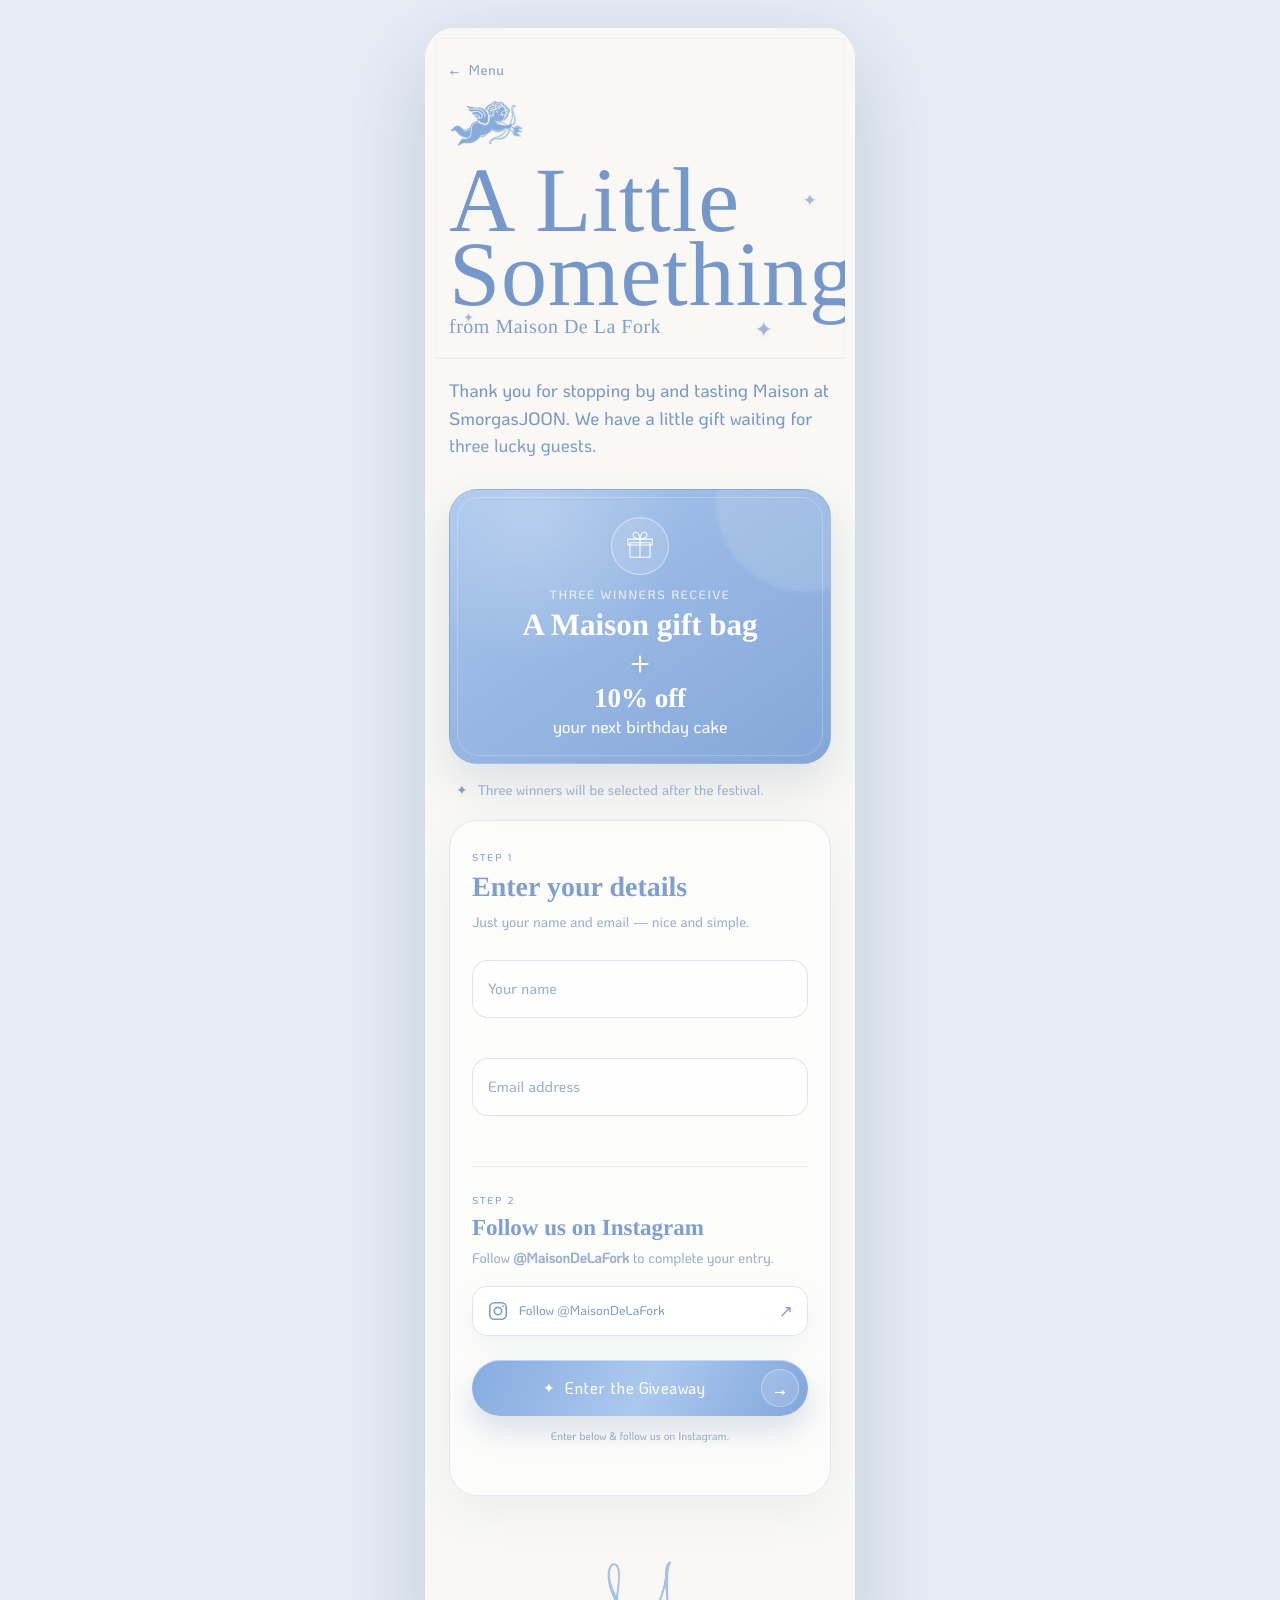
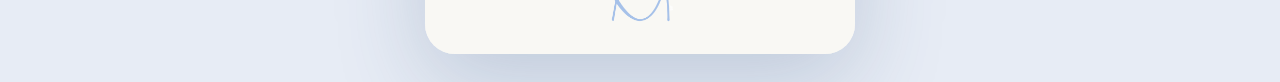
==== giveaway.html @ 19a3b3de "Add files via upload" ====
<!doctype html>
<html lang="en">
<head>
  <meta charset="utf-8" />
  <meta name="viewport" content="width=device-width, initial-scale=1, viewport-fit=cover" />
  <meta name="theme-color" content="#f9f8f4" />
  <meta name="description" content="Enter the Maison De La Fork SmorgasJOON giveaway." />
  <title>Maison De La Fork — Giveaway</title>
  <link rel="stylesheet" href="giveaway.css" />
  <script src="giveaway.js" defer></script>
</head>
<body>
  <div class="page-backdrop" aria-hidden="true"></div>

  <main class="giveaway-shell" id="top">
    <section class="giveaway-hero" aria-labelledby="giveaway-title">
      <a class="back-link" href="index.html" aria-label="Back to the menu">
        <span aria-hidden="true">←</span>
        <span>Menu</span>
      </a>

      <div class="hero-brand">
        <img
          src="assets/images/Logo2.png"
          alt="Maison De La Fork"
          draggable="false"
        />
      </div>

      <div class="hero-copy">
        <h1 id="giveaway-title">
          <span>A Little</span>
          <span>Something</span>
        </h1>
        <p class="hero-subtitle">from Maison De La Fork</p>
      </div>

      <div class="hero-spark hero-spark--one" aria-hidden="true">✦</div>
      <div class="hero-spark hero-spark--two" aria-hidden="true">✦</div>
      <div class="hero-spark hero-spark--three" aria-hidden="true">✦</div>
    </section>

    <section class="giveaway-content">
      <div class="intro-copy reveal">
        <p>
          Thank you for stopping by and tasting Maison at SmorgasJOON.
          We have a little gift waiting for <strong>three lucky guests.</strong>
        </p>
      </div>

      <article class="prize-card reveal" aria-label="Giveaway prize">
        <div class="prize-card__halo" aria-hidden="true"></div>
        <div class="prize-card__icon" aria-hidden="true">
          <svg viewBox="0 0 64 64" focusable="false">
            <path d="M13 26h38v27H13z"></path>
            <path d="M9 19h46v11H9z"></path>
            <path d="M32 19v34"></path>
            <path d="M32 19c-7 0-13-3-13-8 0-3 2-5 5-5 5 0 8 7 8 13Z"></path>
            <path d="M32 19c7 0 13-3 13-8 0-3-2-5-5-5-5 0-8 7-8 13Z"></path>
          </svg>
        </div>

        <p class="prize-card__kicker">Three winners receive</p>
        <h2>A Maison gift bag</h2>
        <div class="prize-plus" aria-hidden="true">+</div>
        <p class="prize-discount"><strong>10% off</strong> your next birthday cake</p>
      </article>

      <p class="winner-note reveal">
        <span aria-hidden="true">✦</span>
        Three winners will be selected after the festival.
      </p>

      <section class="entry-panel reveal" aria-labelledby="entry-title">
        <div class="entry-panel__heading">
          <p class="step-label">STEP 1</p>
          <h2 id="entry-title">Enter your details</h2>
          <p>Just your name and email — nice and simple.</p>
        </div>

        <!-- Patrick: connect this form action to a secure WordPress/Mailchimp endpoint before launch. -->
        <form id="giveaway-form" class="giveaway-form" action="#" method="post" novalidate>
          <div class="field">
            <input
              id="giveaway-name"
              name="name"
              type="text"
              autocomplete="name"
              placeholder=" "
              minlength="2"
              required
            />
            <label for="giveaway-name">Your name</label>
            <span class="field__line" aria-hidden="true"></span>
            <p class="field__error" data-error-for="giveaway-name"></p>
          </div>

          <div class="field">
            <input
              id="giveaway-email"
              name="email"
              type="email"
              autocomplete="email"
              inputmode="email"
              placeholder=" "
              required
            />
            <label for="giveaway-email">Email address</label>
            <span class="field__line" aria-hidden="true"></span>
            <p class="field__error" data-error-for="giveaway-email"></p>
          </div>

          <div class="instagram-step">
            <div class="instagram-step__copy">
              <p class="step-label">STEP 2</p>
              <h3>Follow us on Instagram</h3>
              <p>Follow <strong>@MaisonDeLaFork</strong> to complete your entry.</p>
            </div>

            <a
              class="instagram-button"
              href="https://instagram.com/maisondelafork"
              target="_blank"
              rel="noopener noreferrer"
            >
              <svg viewBox="0 0 24 24" aria-hidden="true" focusable="false">
                <rect x="3" y="3" width="18" height="18" rx="5"></rect>
                <circle cx="12" cy="12" r="4"></circle>
                <circle class="instagram-button__dot" cx="17.4" cy="6.7" r="1"></circle>
              </svg>
              <span>Follow @MaisonDeLaFork</span>
              <span class="instagram-button__arrow" aria-hidden="true">↗</span>
            </a>
          </div>

          <button class="submit-button" type="submit">
            <span class="submit-button__spark" aria-hidden="true">✦</span>
            <span>Enter the Giveaway</span>
            <span class="submit-button__arrow" aria-hidden="true">→</span>
          </button>

          <p class="form-note">Enter below &amp; follow us on Instagram.</p>
          <div class="form-status" id="form-status" role="status" aria-live="polite"></div>
        </form>

        <div class="success-state" id="success-state" role="status" aria-live="polite" aria-hidden="true">
          <div class="success-state__icon" aria-hidden="true">
            <svg viewBox="0 0 48 48" focusable="false">
              <circle cx="24" cy="24" r="21"></circle>
              <path d="m15.5 24.5 5.8 5.8 11.8-13"></path>
            </svg>
          </div>
          <p class="step-label">ENTRY RECEIVED</p>
          <h2>You’re in!</h2>
          <p>Thank you for entering the Maison De La Fork giveaway. Good luck!</p>
          <a class="success-state__button" href="index.html">
            <span aria-hidden="true">←</span>
            <span>Back to Menu</span>
          </a>
        </div>
      </section>
    </section>

    <footer class="giveaway-footer">
      <img src="assets/images/Logo.png" alt="Maison De La Fork" draggable="false" />
    </footer>
  </main>
</body>
</html>
---- giveaway.css ----
@font-face {
  font-family: "Dahlia Condensed";
  src: url("assets/fonts/Dahlia-MediumCondensed.woff2") format("woff2");
  font-weight: 500;
  font-display: swap;
}

@font-face {
  font-family: "Dahlia";
  src: url("assets/fonts/Dahlia-Bold.woff2") format("woff2");
  font-weight: 700;
  font-display: swap;
}

@font-face {
  font-family: "Dahlia";
  src: url("assets/fonts/Dahlia-Medium.woff2") format("woff2");
  font-weight: 500;
  font-display: swap;
}

@font-face {
  font-family: "KoHo";
  src: url("assets/fonts/KoHo-Medium.woff2") format("woff2");
  font-weight: 500;
  font-display: swap;
}

:root {
  --blue: #a8c3eb;
  --blue-deep: #7f9fce;
  --blue-ink: #7597ca;
  --paper: #f9f8f4;
  --white: #fffdf8;
  --text: #7898c6;
  --muted: #9aafd0;
  --shell-width: 430px;
  --content-edge: 24px;
  --hero-frame: 10px;
  --grain-opacity: .018;
}

* { box-sizing: border-box; }

html {
  scroll-behavior: smooth;
  background: #e7ecf5;
}

body {
  margin: 0;
  min-width: 320px;
  min-height: 100%;
  overflow-x: hidden;
  color: var(--text);
  background: #e7ecf5;
  font-family: "KoHo", "Trebuchet MS", Arial, sans-serif;
  -webkit-font-smoothing: antialiased;
  text-rendering: geometricPrecision;
}

body::after {
  content: "";
  position: fixed;
  inset: 0;
  z-index: 9999;
  pointer-events: none;
  opacity: var(--grain-opacity);
  background-image: url("data:image/svg+xml,%3Csvg viewBox='0 0 160 160' xmlns='http://www.w3.org/2000/svg'%3E%3Cfilter id='n'%3E%3CfeTurbulence type='fractalNoise' baseFrequency='.78' numOctaves='3' seed='9' stitchTiles='stitch'/%3E%3C/filter%3E%3Crect width='100%25' height='100%25' filter='url(%23n)' opacity='.38'/%3E%3C/svg%3E");
  background-size: 160px 160px;
  mix-blend-mode: soft-light;
}

img { display: block; max-width: 100%; }
a { color: inherit; }
button, input { font: inherit; }

.page-backdrop {
  position: fixed;
  inset: 0;
  z-index: -1;
  background:
    radial-gradient(circle at 18% 8%, rgba(255,255,255,.94), transparent 26rem),
    linear-gradient(135deg, #dfe8f6, #eef1f7 55%, #dbe5f4);
}

.giveaway-shell {
  width: min(100%, var(--shell-width));
  min-height: 100svh;
  margin: 0 auto;
  overflow: clip;
  background: var(--paper);
  box-shadow: 0 28px 90px rgba(51,81,122,.22);
  isolation: isolate;
}

.giveaway-hero {
  position: relative;
  margin: 0 var(--hero-frame);
  border-top: 10px solid var(--paper);
  border-bottom: 1px solid rgba(127,159,206,.1);
  padding:
    max(18px, env(safe-area-inset-top))
    calc(var(--content-edge) - var(--hero-frame))
    20px;
  overflow: hidden;
  color: var(--blue-ink);
  background: var(--paper);
}

.giveaway-hero::before {
  content: "";
  position: absolute;
  inset: 0;
  z-index: 1;
  pointer-events: none;
  box-shadow: inset 0 0 0 1px rgba(127,159,206,.08);
}

.giveaway-hero::after {
  content: "";
  position: absolute;
  inset: 0;
  z-index: 1;
  pointer-events: none;
  opacity: .08;
  background:
    linear-gradient(90deg, transparent 49.7%, rgba(127,159,206,.22) 50%, transparent 50.3%),
    linear-gradient(0deg, transparent 49.7%, rgba(127,159,206,.14) 50%, transparent 50.3%);
  background-size: 94px 94px;
  mask-image: linear-gradient(to bottom, #000, transparent 80%);
}


.back-link,
.hero-brand,
.hero-copy,
.hero-spark {
  position: relative;
  z-index: 3;
}

.back-link {
  display: inline-flex;
  align-items: center;
  gap: 8px;
  padding: 4px 0;
  color: rgba(117,151,202,.92);
  text-decoration: none;
  font-size: 14px;
  letter-spacing: .04em;
  transition: transform .3s ease, opacity .3s ease;
}

.back-link:hover,
.back-link:focus-visible {
  outline: none;
  opacity: .82;
  transform: translateX(-3px);
}

.hero-brand {
  display: flex;
  align-items: center;
  margin-top: 15px;
}

.hero-brand img {
  width: clamp(64px, 18vw, 76px);
  height: auto;
  object-fit: contain;
  object-position: left center;
  filter: none;
}

.hero-copy {
  width: 100%;
  margin-top: 16px;
}

.hero-copy h1 {
  margin: 0;
  font-family: "Dahlia Condensed", Didot, "Bodoni MT", Georgia, serif;
  color: var(--blue-ink);
  font-size: clamp(72px, 20.8vw, 92px);
  font-weight: 500;
  line-height: .79;
  letter-spacing: .01em;
}

.hero-copy h1 span {
  display: block;
  padding-bottom: .018em;
  opacity: 0;
  transform: translateY(38px);
  filter: blur(5px);
}

body.is-ready .hero-copy h1 span {
  animation: heroReveal .95s cubic-bezier(.16,1,.3,1) forwards;
}

body.is-ready .hero-copy h1 span:nth-child(2) { animation-delay: .12s; }

.hero-subtitle {
  margin: 4px 0 0;
  color: var(--blue-deep);
  font-family: "Dahlia", Didot, "Bodoni MT", Georgia, serif;
  font-size: 20px;
  font-weight: 500;
  line-height: 1.08;
  letter-spacing: .025em;
  opacity: 0;
  transform: translateY(14px);
}

body.is-ready .hero-subtitle {
  animation: fadeUp .8s cubic-bezier(.16,1,.3,1) .28s forwards;
}

.hero-spark {
  position: absolute;
  color: rgba(127,159,206,.72);
  line-height: 1;
  filter: drop-shadow(0 2px 3px rgba(91,124,170,.12));
  animation: sparkle 2.6s ease-in-out infinite;
}

.hero-spark--one { right: 28px; top: 154px; font-size: 17px; }
.hero-spark--two { right: 72px; bottom: 18px; font-size: 22px; animation-delay: -.9s; }
.hero-spark--three { left: 28px; bottom: 34px; font-size: 13px; animation-delay: -1.5s; }

.giveaway-content {
  position: relative;
  padding: 18px var(--content-edge) 42px;
  background: var(--paper);
}

.intro-copy {
  font-size: 18px;
  line-height: 1.52;
}

.intro-copy p { margin: 0; }
.intro-copy strong { color: var(--blue-deep); font-weight: 500; }

.prize-card {
  position: relative;
  margin-top: 30px;
  padding: 27px 26px 25px;
  overflow: hidden;
  border: 1px solid rgba(127,159,206,.25);
  border-radius: 28px;
  color: #fff;
  text-align: center;
  background:
    radial-gradient(circle at 22% 10%, rgba(255,255,255,.22), transparent 38%),
    linear-gradient(145deg, #a8c5ec, #84a7d9);
  box-shadow: 0 20px 45px rgba(72,108,158,.16);
}

.prize-card::after {
  content: "";
  position: absolute;
  inset: 7px;
  border: 1px solid rgba(255,255,255,.22);
  border-radius: 22px;
  pointer-events: none;
}

.prize-card__halo {
  position: absolute;
  width: 180px;
  aspect-ratio: 1;
  right: -66px;
  top: -78px;
  border-radius: 50%;
  background: rgba(255,255,255,.12);
  filter: blur(2px);
}

.prize-card__icon {
  position: relative;
  z-index: 2;
  display: grid;
  width: 58px;
  aspect-ratio: 1;
  margin: 0 auto 12px;
  place-items: center;
  border: 1px solid rgba(255,255,255,.48);
  border-radius: 50%;
  background: rgba(255,255,255,.11);
}

.prize-card__icon svg {
  width: 34px;
  height: 34px;
  fill: none;
  stroke: currentColor;
  stroke-width: 2;
  stroke-linecap: round;
  stroke-linejoin: round;
}

.prize-card__kicker {
  position: relative;
  z-index: 2;
  margin: 0 0 6px;
  font-size: 12px;
  letter-spacing: .14em;
  text-transform: uppercase;
  opacity: .84;
}

.prize-card h2 {
  position: relative;
  z-index: 2;
  margin: 0;
  font-family: "Dahlia", Didot, "Bodoni MT", Georgia, serif;
  font-size: 31px;
  font-weight: 700;
  line-height: 1;
}

.prize-plus {
  position: relative;
  z-index: 2;
  margin: 7px 0 5px;
  font-family: "KoHo", "Trebuchet MS", Arial, sans-serif;
  font-size: 30px;
  font-weight: 500;
  line-height: 1;
  opacity: .96;
  text-shadow: 0 1px 5px rgba(57, 87, 130, .16);
}

.prize-discount {
  position: relative;
  z-index: 2;
  max-width: 230px;
  margin: 0 auto;
  font-size: 17px;
  line-height: 1.24;
}

.prize-discount strong {
  display: block;
  margin-bottom: 1px;
  font-family: "Dahlia", Didot, "Bodoni MT", Georgia, serif;
  font-size: 27px;
  font-weight: 700;
}

.winner-note {
  display: flex;
  align-items: flex-start;
  gap: 10px;
  margin: 16px 7px 0;
  font-size: 14px;
  line-height: 1.45;
  color: var(--muted);
}

.winner-note span { color: var(--blue-deep); }

.entry-panel {
  margin-top: 20px;
  padding: 30px 22px 24px;
  border: 1px solid rgba(127,159,206,.2);
  border-radius: 28px;
  background: rgba(255,255,255,.52);
  box-shadow: 0 17px 48px rgba(90,120,163,.07);
}

.step-label {
  margin: 0 0 8px;
  color: var(--blue-deep);
  font-size: 10px;
  letter-spacing: .18em;
}

.entry-panel__heading h2,
.instagram-step h3 {
  margin: 0;
  color: var(--blue-deep);
  font-family: "Dahlia", Didot, "Bodoni MT", Georgia, serif;
  font-weight: 700;
}

.entry-panel__heading h2 { font-size: 28px; }

.entry-panel__heading > p:last-child {
  margin: 8px 0 0;
  color: var(--muted);
  font-size: 14px;
  line-height: 1.4;
}

.giveaway-form { margin-top: 28px; }

.field {
  position: relative;
  margin-bottom: 19px;
}

.field input {
  width: 100%;
  height: 58px;
  padding: 20px 16px 8px;
  border: 1px solid rgba(127,159,206,.27);
  border-radius: 16px;
  outline: none;
  color: #6f8db8;
  background: rgba(255,255,255,.74);
  transition: border-color .3s ease, box-shadow .3s ease, background .3s ease;
}

.field label {
  position: absolute;
  top: 18px;
  left: 16px;
  pointer-events: none;
  color: #9aafd0;
  font-size: 15px;
  transform-origin: 0 0;
  transition: transform .24s ease, color .24s ease;
}

.field input:focus,
.field input:not(:placeholder-shown) {
  border-color: rgba(127,159,206,.64);
  background: #fff;
  box-shadow: 0 8px 24px rgba(85,117,164,.08);
}

.field input:focus + label,
.field input:not(:placeholder-shown) + label {
  color: var(--blue-deep);
  transform: translateY(-9px) scale(.77);
}

.field.is-invalid input {
  border-color: rgba(183,104,112,.58);
  box-shadow: 0 0 0 3px rgba(183,104,112,.08);
}

.field__line { display: none; }

.field__error {
  min-height: 16px;
  margin: 5px 2px 0;
  color: #b06f78;
  font-size: 11px;
  line-height: 1.35;
}

.instagram-step {
  margin-top: 29px;
  padding-top: 27px;
  border-top: 1px solid rgba(127,159,206,.18);
}

.instagram-step h3 { font-size: 23px; }

.instagram-step__copy > p:last-child {
  margin: 7px 0 18px;
  color: var(--muted);
  font-size: 14px;
  line-height: 1.42;
}

.instagram-button {
  display: flex;
  min-height: 50px;
  align-items: center;
  gap: 10px;
  padding: 11px 14px;
  border: 1px solid rgba(127,159,206,.26);
  border-radius: 15px;
  color: var(--blue-deep);
  background: #fff;
  box-shadow: 0 9px 25px rgba(82,115,163,.07);
  text-decoration: none;
  font-size: 13px;
  transition: transform .3s ease, box-shadow .3s ease;
}

.instagram-button:hover,
.instagram-button:focus-visible {
  outline: none;
  transform: translateY(-3px);
  box-shadow: 0 14px 28px rgba(82,115,163,.12);
}

.instagram-button svg {
  width: 22px;
  height: 22px;
  flex: 0 0 auto;
  fill: none;
  stroke: currentColor;
  stroke-width: 1.8;
}

.instagram-button__dot { fill: currentColor; stroke: none; }
.instagram-button__arrow { margin-left: auto; font-size: 17px; }

.submit-button {
  position: relative;
  display: flex;
  width: 100%;
  min-height: 56px;
  margin-top: 24px;
  align-items: center;
  justify-content: center;
  gap: 9px;
  padding: 14px 51px 14px 20px;
  overflow: hidden;
  border: 0;
  border-radius: 999px;
  color: #fff;
  background: linear-gradient(115deg, #86abe0 0%, #abc8ee 51%, #82a7dc 100%);
  box-shadow:
    0 14px 30px rgba(72,108,158,.2),
    inset 0 1px 0 rgba(255,255,255,.42);
  cursor: pointer;
  letter-spacing: .025em;
  transition: transform .32s cubic-bezier(.2,.75,.25,1), box-shadow .32s ease;
}

.submit-button::before {
  content: "";
  position: absolute;
  top: -80%;
  left: -42%;
  width: 29%;
  height: 260%;
  opacity: .68;
  background: linear-gradient(90deg, transparent, rgba(255,255,255,.76), transparent);
  transform: rotate(17deg) translateX(-190%);
  animation: buttonShine 5s cubic-bezier(.3,.7,.2,1) infinite 1.1s;
}

.submit-button:hover,
.submit-button:focus-visible {
  outline: none;
  transform: translateY(-4px) scale(1.01);
  box-shadow: 0 19px 34px rgba(72,108,158,.27);
}

.submit-button:active { transform: translateY(-1px) scale(.985); }
.submit-button__spark { font-size: 14px; animation: sparkle 2.6s ease-in-out infinite; }
.submit-button__arrow {
  position: absolute;
  right: 9px;
  display: grid;
  width: 38px;
  aspect-ratio: 1;
  place-items: center;
  border: 1px solid rgba(255,255,255,.35);
  border-radius: 50%;
  background: rgba(255,255,255,.14);
  font-size: 17px;
}

.form-note {
  margin: 13px 0 0;
  color: var(--muted);
  text-align: center;
  font-size: 11px;
}

.form-status {
  min-height: 20px;
  margin-top: 8px;
  text-align: center;
  font-size: 12px;
  line-height: 1.4;
}

.form-status.is-error { color: #b06f78; }
.form-status.is-success { color: #6e9b7d; }
.form-status.is-preview { color: var(--blue-deep); }


.success-state {
  display: none;
  min-height: 420px;
  padding: 30px 8px 16px;
  align-items: center;
  justify-content: center;
  flex-direction: column;
  text-align: center;
}

.entry-panel.is-success .entry-panel__heading,
.entry-panel.is-success .giveaway-form {
  display: none;
}

.entry-panel.is-success .success-state {
  display: flex;
  animation: successReveal .72s cubic-bezier(.16,1,.3,1) both;
}

.success-state__icon {
  display: grid;
  width: 78px;
  aspect-ratio: 1;
  margin-bottom: 20px;
  place-items: center;
  border-radius: 50%;
  color: #fff;
  background: linear-gradient(145deg, #a8c5ec, #84a7d9);
  box-shadow:
    0 18px 36px rgba(72,108,158,.2),
    0 0 0 8px rgba(127,159,206,.08);
}

.success-state__icon svg {
  width: 48px;
  height: 48px;
  overflow: visible;
  fill: none;
  stroke: currentColor;
  stroke-width: 2.2;
  stroke-linecap: round;
  stroke-linejoin: round;
}

.success-state .step-label {
  margin-bottom: 10px;
}

.success-state h2 {
  margin: 0;
  color: var(--blue-deep);
  font-family: "Dahlia", Didot, "Bodoni MT", Georgia, serif;
  font-size: 38px;
  font-weight: 700;
  line-height: 1;
}

.success-state > p:not(.step-label) {
  max-width: 255px;
  margin: 14px auto 24px;
  color: var(--muted);
  font-size: 14px;
  line-height: 1.5;
}

.success-state__button {
  display: inline-flex;
  min-height: 50px;
  align-items: center;
  justify-content: center;
  gap: 9px;
  padding: 13px 24px;
  border: 1px solid rgba(127,159,206,.28);
  border-radius: 999px;
  color: var(--blue-deep);
  background: #fff;
  box-shadow: 0 10px 26px rgba(82,115,163,.08);
  text-decoration: none;
  transition: transform .3s ease, box-shadow .3s ease;
}

.success-state__button:hover,
.success-state__button:focus-visible {
  outline: none;
  transform: translateY(-3px);
  box-shadow: 0 15px 30px rgba(82,115,163,.14);
}

.reveal {
  opacity: 0;
  transform: translateY(28px);
  filter: blur(4px);
  transition:
    opacity .8s cubic-bezier(.16,1,.3,1),
    transform .8s cubic-bezier(.16,1,.3,1),
    filter .8s cubic-bezier(.16,1,.3,1);
}

.reveal.is-visible {
  opacity: 1;
  transform: translateY(0);
  filter: blur(0);
}

.giveaway-footer {
  display: grid;
  place-items: center;
  padding: 22px 24px calc(28px + env(safe-area-inset-bottom));
  background: var(--paper);
}

.giveaway-footer img {
  width: 66px;
  height: auto;
  margin: 0 auto;
  object-fit: contain;
}

@keyframes successReveal {
  from { opacity: 0; transform: translateY(18px) scale(.985); filter: blur(4px); }
  to { opacity: 1; transform: translateY(0) scale(1); filter: blur(0); }
}

@keyframes heroReveal {
  to { opacity: 1; transform: translateY(0); filter: blur(0); }
}

@keyframes fadeUp {
  to { opacity: 1; transform: translateY(0); }
}

@keyframes sparkle {
  0%, 100% { transform: scale(.58) rotate(0); opacity: .36; }
  48% { transform: scale(1.08) rotate(24deg); opacity: 1; }
  72% { transform: scale(.84) rotate(38deg); opacity: .66; }
}

@keyframes buttonShine {
  0%, 67% { transform: rotate(17deg) translateX(-190%); }
  88%, 100% { transform: rotate(17deg) translateX(620%); }
}

@media (min-width: 520px) {
  body { padding: 28px 0; }
  .giveaway-shell { border-radius: 30px; }
}

@media (max-width: 370px) {
  :root { --content-edge: 20px; }
  .hero-copy h1 { font-size: clamp(68px, 21vw, 78px); }
  .entry-panel { padding-inline: 18px; }
  .instagram-button { font-size: 12px; }
}

@media (prefers-reduced-motion: reduce) {
  html { scroll-behavior: auto; }
  *, *::before, *::after {
    animation-duration: .01ms !important;
    animation-iteration-count: 1 !important;
    scroll-behavior: auto !important;
    transition-duration: .01ms !important;
  }
  .hero-copy h1 span,
  .hero-subtitle,
  .reveal {
    opacity: 1;
    transform: none;
    filter: none;
  }
}
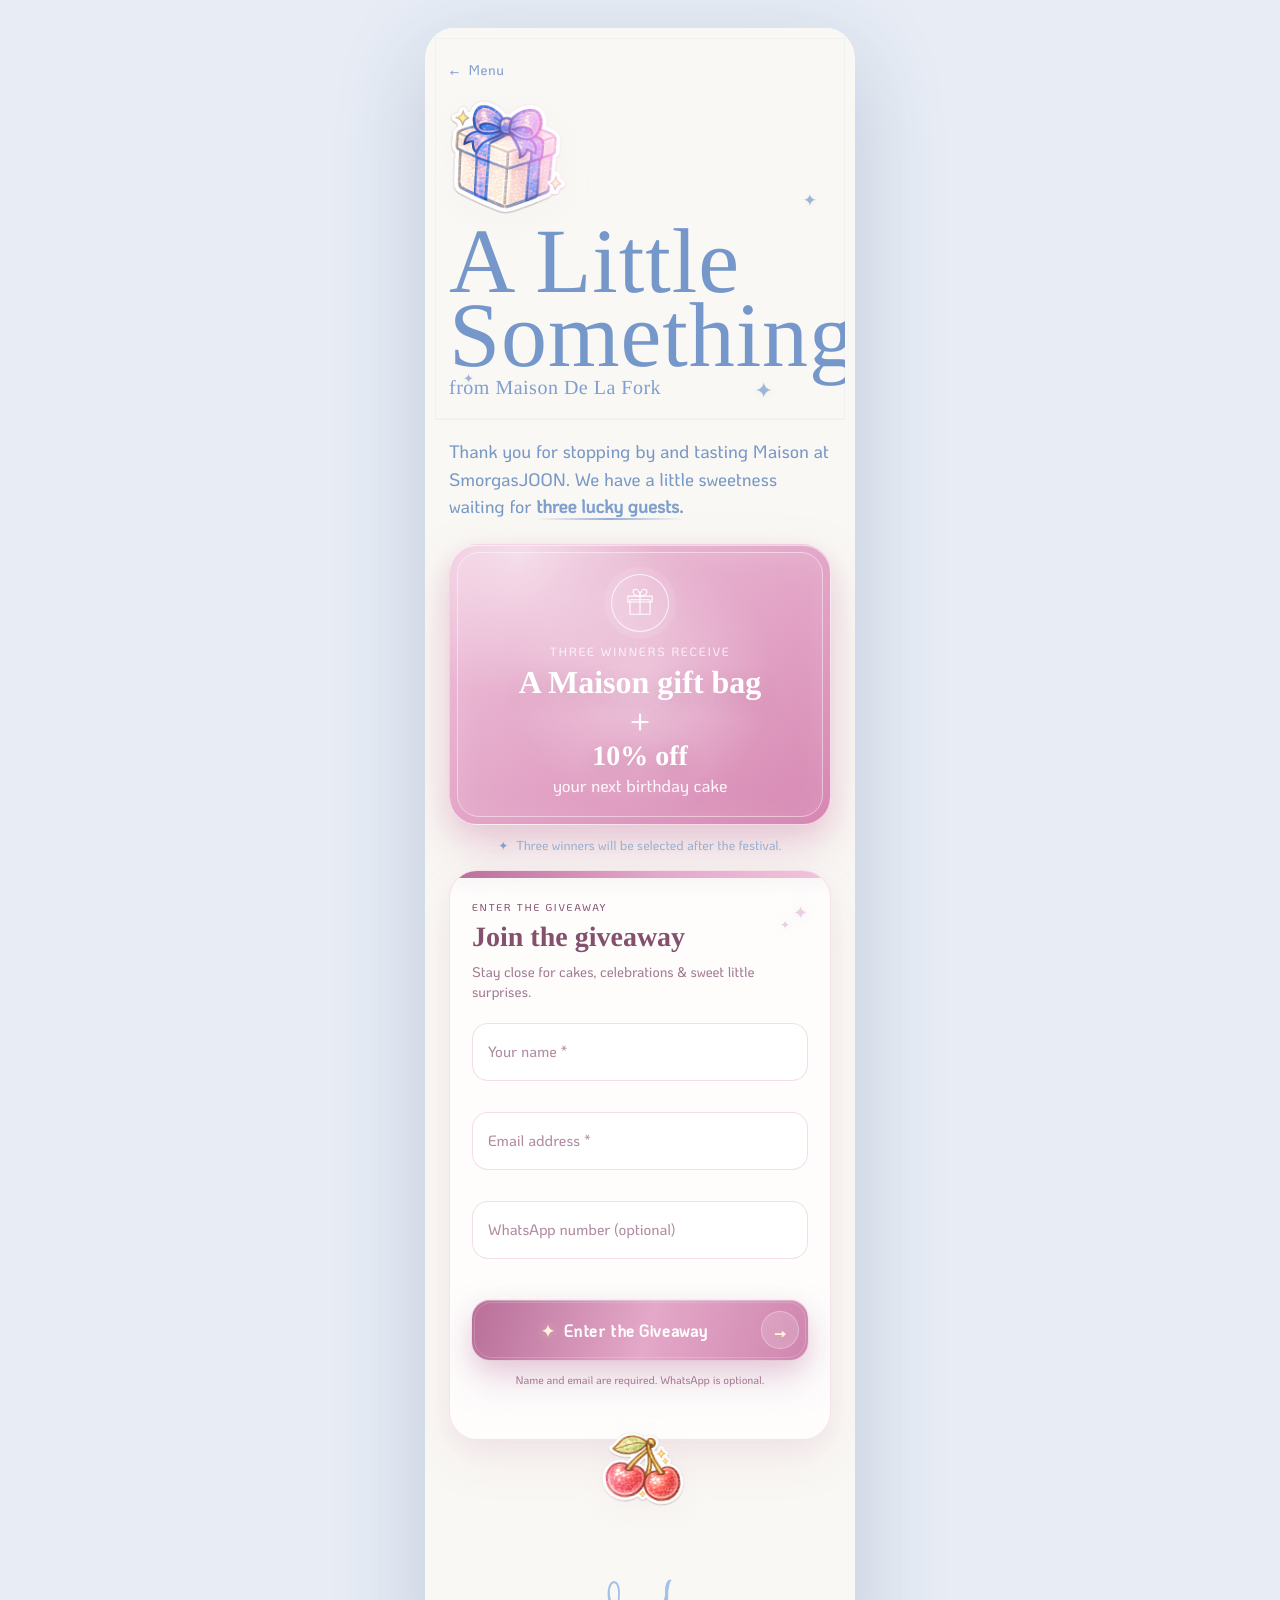
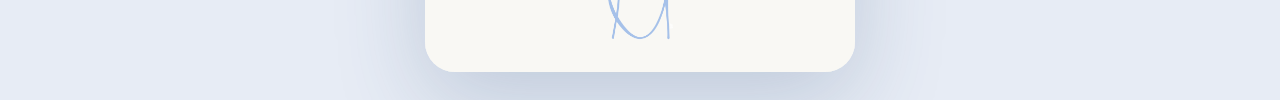
==== commit e48373f2: "Add files via upload" ====
--- a/giveaway.html
+++ b/giveaway.html
@@ -19,10 +19,10 @@
         <span>Menu</span>
       </a>
 
-      <div class="hero-brand">
+      <div class="hero-brand hero-brand--gift">
         <img
-          src="assets/images/Logo2.png"
-          alt="Maison De La Fork"
+          src="assets/images/giftbox.png"
+          alt="Gift box"
           draggable="false"
         />
       </div>
@@ -44,7 +44,7 @@
       <div class="intro-copy reveal">
         <p>
           Thank you for stopping by and tasting Maison at SmorgasJOON.
-          We have a little gift waiting for <strong>three lucky guests.</strong>
+          We have a little sweetness waiting for <strong>three lucky guests.</strong>
         </p>
       </div>
 
@@ -73,9 +73,9 @@
 
       <section class="entry-panel reveal" aria-labelledby="entry-title">
         <div class="entry-panel__heading">
-          <p class="step-label">STEP 1</p>
-          <h2 id="entry-title">Enter your details</h2>
-          <p>Just your name and email — nice and simple.</p>
+          <p class="step-label">ENTER THE GIVEAWAY</p>
+          <h2 id="entry-title">Join the giveaway</h2>
+          <p>Stay close for cakes, celebrations &amp; sweet little surprises.</p>
         </div>
 
         <!-- Patrick: connect this form action to a secure WordPress/Mailchimp endpoint before launch. -->
@@ -90,7 +90,7 @@
               minlength="2"
               required
             />
-            <label for="giveaway-name">Your name</label>
+            <label for="giveaway-name">Your name *</label>
             <span class="field__line" aria-hidden="true"></span>
             <p class="field__error" data-error-for="giveaway-name"></p>
           </div>
@@ -105,32 +105,23 @@
               placeholder=" "
               required
             />
-            <label for="giveaway-email">Email address</label>
+            <label for="giveaway-email">Email address *</label>
             <span class="field__line" aria-hidden="true"></span>
             <p class="field__error" data-error-for="giveaway-email"></p>
           </div>
 
-          <div class="instagram-step">
-            <div class="instagram-step__copy">
-              <p class="step-label">STEP 2</p>
-              <h3>Follow us on Instagram</h3>
-              <p>Follow <strong>@MaisonDeLaFork</strong> to complete your entry.</p>
-            </div>
-
-            <a
-              class="instagram-button"
-              href="https://instagram.com/maisondelafork"
-              target="_blank"
-              rel="noopener noreferrer"
-            >
-              <svg viewBox="0 0 24 24" aria-hidden="true" focusable="false">
-                <rect x="3" y="3" width="18" height="18" rx="5"></rect>
-                <circle cx="12" cy="12" r="4"></circle>
-                <circle class="instagram-button__dot" cx="17.4" cy="6.7" r="1"></circle>
-              </svg>
-              <span>Follow @MaisonDeLaFork</span>
-              <span class="instagram-button__arrow" aria-hidden="true">↗</span>
-            </a>
+          <div class="field">
+            <input
+              id="giveaway-whatsapp"
+              name="whatsapp"
+              type="tel"
+              autocomplete="tel"
+              inputmode="tel"
+              placeholder=" "
+            />
+            <label for="giveaway-whatsapp">WhatsApp number (optional)</label>
+            <span class="field__line" aria-hidden="true"></span>
+            <p class="field__error" data-error-for="giveaway-whatsapp"></p>
           </div>
 
           <button class="submit-button" type="submit">
@@ -139,7 +130,7 @@
             <span class="submit-button__arrow" aria-hidden="true">→</span>
           </button>
 
-          <p class="form-note">Enter below &amp; follow us on Instagram.</p>
+          <p class="form-note">Name and email are required. WhatsApp is optional.</p>
           <div class="form-status" id="form-status" role="status" aria-live="polite"></div>
         </form>
 
@@ -152,13 +143,33 @@
           </div>
           <p class="step-label">ENTRY RECEIVED</p>
           <h2>You’re in!</h2>
-          <p>Thank you for entering the Maison De La Fork giveaway. Good luck!</p>
+          <p>Follow <strong>@MaisonDeLaFork</strong> on Instagram<br />to see the winner announcement.</p>
+
+          <a
+            class="success-instagram-button"
+            href="https://instagram.com/maisondelafork"
+            target="_blank"
+            rel="noopener noreferrer"
+          >
+            <svg viewBox="0 0 24 24" aria-hidden="true" focusable="false">
+              <rect x="3" y="3" width="18" height="18" rx="5"></rect>
+              <circle cx="12" cy="12" r="4"></circle>
+              <circle class="success-instagram-button__dot" cx="17.4" cy="6.7" r="1"></circle>
+            </svg>
+            <span>Follow @MaisonDeLaFork</span>
+            <span class="success-instagram-button__arrow" aria-hidden="true">↗</span>
+          </a>
+
           <a class="success-state__button" href="index.html">
             <span aria-hidden="true">←</span>
             <span>Back to Menu</span>
           </a>
         </div>
       </section>
+
+      <div class="entry-charm reveal" aria-hidden="true">
+        <img src="assets/images/cherry.png" alt="" draggable="false" />
+      </div>
     </section>
 
     <footer class="giveaway-footer">
--- a/giveaway.css
+++ b/giveaway.css
@@ -28,12 +28,28 @@
 
 :root {
   --blue: #a8c3eb;
-  --blue-deep: #7f9fce;
-  --blue-ink: #7597ca;
+  --blue-deep: #82a9df;
+  --blue-ink: #8fb2e6;
   --paper: #f9f8f4;
   --white: #fffdf8;
-  --text: #7898c6;
-  --muted: #9aafd0;
+  --text: #665d69;
+  --muted: #8d838f;
+  --blush: #efd2dc;
+  --peach: #e9b5ad;
+  --butter: #f4dda5;
+  --lilac: #d4c8e7;
+  --mint: #bfd8cf;
+  --rose: #e0bcd1;
+  --rose-pale: #f5e8ef;
+  --rose-soft: #d2a3be;
+  --rose-mid: #aa708f;
+  --rose-deep: #82536d;
+  --rose-dark: #58384b;
+  --champagne: #fff0c9;
+  --berry: var(--rose-mid);
+  --berry-deep: var(--rose-deep);
+  --berry-mid: var(--rose-mid);
+  --berry-light: var(--rose);
   --shell-width: 430px;
   --content-edge: 24px;
   --hero-frame: 10px;
@@ -80,7 +96,7 @@
   inset: 0;
   z-index: -1;
   background:
-    radial-gradient(circle at 18% 8%, rgba(255,255,255,.94), transparent 26rem),
+    radial-gradient(circle at 20% 10%, rgba(255,255,255,.92), transparent 26rem),
     linear-gradient(135deg, #dfe8f6, #eef1f7 55%, #dbe5f4);
 }
 
@@ -181,7 +197,8 @@
 .hero-copy h1 {
   margin: 0;
   font-family: "Dahlia Condensed", Didot, "Bodoni MT", Georgia, serif;
-  color: var(--blue-ink);
+  color: var(--rose-deep);
+  text-shadow: 0 6px 24px rgba(224,188,209,.18);
   font-size: clamp(72px, 20.8vw, 92px);
   font-weight: 500;
   line-height: .79;
@@ -196,6 +213,7 @@
   filter: blur(5px);
 }
 
+
 body.is-ready .hero-copy h1 span {
   animation: heroReveal .95s cubic-bezier(.16,1,.3,1) forwards;
 }
@@ -204,7 +222,7 @@
 
 .hero-subtitle {
   margin: 4px 0 0;
-  color: var(--blue-deep);
+  color: #886d7d;
   font-family: "Dahlia", Didot, "Bodoni MT", Georgia, serif;
   font-size: 20px;
   font-weight: 500;
@@ -226,9 +244,9 @@
   animation: sparkle 2.6s ease-in-out infinite;
 }
 
-.hero-spark--one { right: 28px; top: 154px; font-size: 17px; }
-.hero-spark--two { right: 72px; bottom: 18px; font-size: 22px; animation-delay: -.9s; }
-.hero-spark--three { left: 28px; bottom: 34px; font-size: 13px; animation-delay: -1.5s; }
+.hero-spark--one { right: 28px; top: 154px; color: var(--peach); font-size: 17px; }
+.hero-spark--two { right: 72px; bottom: 18px; color: var(--lilac); font-size: 22px; animation-delay: -.9s; }
+.hero-spark--three { left: 28px; bottom: 34px; color: var(--butter); font-size: 13px; animation-delay: -1.5s; }
 
 .giveaway-content {
   position: relative;
@@ -242,41 +260,80 @@
 }
 
 .intro-copy p { margin: 0; }
-.intro-copy strong { color: var(--blue-deep); font-weight: 500; }
+.intro-copy strong {
+  position: relative;
+  color: var(--rose-deep);
+  font-weight: 600;
+  white-space: nowrap;
+}
+
+.intro-copy strong::after {
+  content: "";
+  position: absolute;
+  left: 0;
+  right: 0;
+  bottom: -2px;
+  height: 2px;
+  border-radius: 999px;
+  background: linear-gradient(90deg, transparent, rgba(224,188,209,.85), transparent);
+}
 
 .prize-card {
   position: relative;
   margin-top: 30px;
-  padding: 27px 26px 25px;
+  padding: 29px 26px 27px;
   overflow: hidden;
-  border: 1px solid rgba(127,159,206,.25);
+  border: 1px solid rgba(255,255,255,.42);
   border-radius: 28px;
-  color: #fff;
+  color: var(--rose-dark);
   text-align: center;
   background:
-    radial-gradient(circle at 22% 10%, rgba(255,255,255,.22), transparent 38%),
-    linear-gradient(145deg, #a8c5ec, #84a7d9);
-  box-shadow: 0 20px 45px rgba(72,108,158,.16);
+    linear-gradient(145deg, #e0bcd1 0%, #d2a3be 50%, #bd84a5 100%);
+  box-shadow:
+    0 24px 52px rgba(170,112,143,.25),
+    0 10px 24px rgba(130,83,109,.14),
+    inset 0 1px 0 rgba(255,255,255,.42);
+  isolation: isolate;
+}
+
+.prize-card::before {
+  content: "";
+  position: absolute;
+  top: -45%;
+  left: -70%;
+  width: 48%;
+  height: 190%;
+  z-index: 1;
+  pointer-events: none;
+  opacity: .4;
+  background: linear-gradient(90deg, transparent, rgba(255,255,255,.78), transparent);
+  transform: rotate(18deg);
+  animation: cardGleam 5.6s cubic-bezier(.3,.7,.2,1) infinite 1.4s;
 }
 
 .prize-card::after {
   content: "";
   position: absolute;
   inset: 7px;
-  border: 1px solid rgba(255,255,255,.22);
+  z-index: 1;
+  border: 1px solid rgba(255,255,255,.40);
   border-radius: 22px;
   pointer-events: none;
+  box-shadow: inset 0 0 30px rgba(255,255,255,.12);
 }
 
 .prize-card__halo {
   position: absolute;
-  width: 180px;
+  left: 50%;
+  top: 48%;
+  width: 280px;
   aspect-ratio: 1;
-  right: -66px;
-  top: -78px;
+  z-index: 0;
   border-radius: 50%;
-  background: rgba(255,255,255,.12);
-  filter: blur(2px);
+  background: radial-gradient(circle, rgba(255,240,201,.42), rgba(255,240,201,0) 68%);
+  transform: translate(-50%, -50%);
+  filter: blur(4px);
+  animation: haloPulse 3.8s ease-in-out infinite;
 }
 
 .prize-card__icon {
@@ -287,9 +344,13 @@
   aspect-ratio: 1;
   margin: 0 auto 12px;
   place-items: center;
-  border: 1px solid rgba(255,255,255,.48);
+  border: 1px solid rgba(255,255,255,.70);
   border-radius: 50%;
-  background: rgba(255,255,255,.11);
+  color: var(--champagne);
+  background: rgba(255,255,255,.22);
+  box-shadow:
+    0 0 0 7px rgba(255,255,255,.08),
+    0 0 28px rgba(255,240,201,.30);
 }
 
 .prize-card__icon svg {
@@ -309,7 +370,8 @@
   font-size: 12px;
   letter-spacing: .14em;
   text-transform: uppercase;
-  opacity: .84;
+  color: rgba(88,56,75,.70);
+  opacity: 1;
 }
 
 .prize-card h2 {
@@ -317,9 +379,11 @@
   z-index: 2;
   margin: 0;
   font-family: "Dahlia", Didot, "Bodoni MT", Georgia, serif;
-  font-size: 31px;
+  color: var(--rose-dark);
+  font-size: 32px;
   font-weight: 700;
   line-height: 1;
+  text-shadow: 0 5px 20px rgba(255,255,255,.24);
 }
 
 .prize-plus {
@@ -330,8 +394,9 @@
   font-size: 30px;
   font-weight: 500;
   line-height: 1;
-  opacity: .96;
-  text-shadow: 0 1px 5px rgba(57, 87, 130, .16);
+  color: var(--champagne);
+  opacity: 1;
+  text-shadow: 0 0 18px rgba(255,240,201,.52);
 }
 
 .prize-discount {
@@ -339,6 +404,7 @@
   z-index: 2;
   max-width: 230px;
   margin: 0 auto;
+  color: rgba(88,56,75,.88);
   font-size: 17px;
   line-height: 1.24;
 }
@@ -347,42 +413,63 @@
   display: block;
   margin-bottom: 1px;
   font-family: "Dahlia", Didot, "Bodoni MT", Georgia, serif;
-  font-size: 27px;
+  color: var(--champagne);
+  font-size: 28px;
   font-weight: 700;
+  text-shadow: 0 0 18px rgba(255,240,201,.34);
 }
 
 .winner-note {
   display: flex;
-  align-items: flex-start;
-  gap: 10px;
-  margin: 16px 7px 0;
-  font-size: 14px;
+  align-items: center;
+  justify-content: center;
+  gap: 8px;
+  margin: 17px 0 0;
+  padding: 0 8px;
+  color: #82737d;
+  text-align: center;
+  font-size: 13px;
   line-height: 1.45;
-  color: var(--muted);
-}
-
-.winner-note span { color: var(--blue-deep); }
+}
+
+.winner-note span {
+  color: var(--berry-light);
+  font-size: 12px;
+  filter: drop-shadow(0 0 7px rgba(224,188,209,.55));
+}
 
 .entry-panel {
+  position: relative;
   margin-top: 20px;
   padding: 30px 22px 24px;
-  border: 1px solid rgba(127,159,206,.2);
+  overflow: hidden;
+  border: 1px solid rgba(170,112,143,.20);
   border-radius: 28px;
-  background: rgba(255,255,255,.52);
-  box-shadow: 0 17px 48px rgba(90,120,163,.07);
+  background: var(--white);
+  box-shadow:
+    0 20px 48px rgba(170,112,143,.11),
+    0 8px 24px rgba(130,83,109,.06);
+}
+
+.entry-panel::before {
+  content: "";
+  position: absolute;
+  inset: 0 0 auto;
+  height: 6px;
+  background: linear-gradient(90deg, #82536d 0%, #aa708f 52%, #e0bcd1 100%);
+  box-shadow: 0 0 20px rgba(224,188,209,.42);
 }
 
 .step-label {
   margin: 0 0 8px;
-  color: var(--blue-deep);
+  color: var(--berry-mid);
   font-size: 10px;
   letter-spacing: .18em;
 }
 
-.entry-panel__heading h2,
-.instagram-step h3 {
+.entry-panel__heading h2 {
   margin: 0;
-  color: var(--blue-deep);
+  color: var(--berry-deep);
   font-family: "Dahlia", Didot, "Bodoni MT", Georgia, serif;
   font-weight: 700;
 }
@@ -407,11 +494,11 @@
   width: 100%;
   height: 58px;
   padding: 20px 16px 8px;
-  border: 1px solid rgba(127,159,206,.27);
+  border: 1px solid rgba(170,112,143,.24);
   border-radius: 16px;
   outline: none;
-  color: #6f8db8;
-  background: rgba(255,255,255,.74);
+  color: #655462;
+  background: rgba(255,253,249,.88);
   transition: border-color .3s ease, box-shadow .3s ease, background .3s ease;
 }
 
@@ -420,7 +507,7 @@
   top: 18px;
   left: 16px;
   pointer-events: none;
-  color: #9aafd0;
+  color: #9a8794;
   font-size: 15px;
   transform-origin: 0 0;
   transition: transform .24s ease, color .24s ease;
@@ -428,14 +515,16 @@
 
 .field input:focus,
 .field input:not(:placeholder-shown) {
-  border-color: rgba(127,159,206,.64);
+  border-color: rgba(170,112,143,.66);
   background: #fff;
-  box-shadow: 0 8px 24px rgba(85,117,164,.08);
+  box-shadow:
+    0 0 0 4px rgba(224,188,209,.24),
+    0 12px 26px rgba(130,83,109,.08);
 }
 
 .field input:focus + label,
 .field input:not(:placeholder-shown) + label {
-  color: var(--blue-deep);
+  color: var(--berry);
   transform: translateY(-9px) scale(.77);
 }
 
@@ -454,61 +543,12 @@
   line-height: 1.35;
 }
 
-.instagram-step {
-  margin-top: 29px;
-  padding-top: 27px;
-  border-top: 1px solid rgba(127,159,206,.18);
-}
-
-.instagram-step h3 { font-size: 23px; }
-
-.instagram-step__copy > p:last-child {
-  margin: 7px 0 18px;
-  color: var(--muted);
-  font-size: 14px;
-  line-height: 1.42;
-}
-
-.instagram-button {
-  display: flex;
-  min-height: 50px;
-  align-items: center;
-  gap: 10px;
-  padding: 11px 14px;
-  border: 1px solid rgba(127,159,206,.26);
-  border-radius: 15px;
-  color: var(--blue-deep);
-  background: #fff;
-  box-shadow: 0 9px 25px rgba(82,115,163,.07);
-  text-decoration: none;
-  font-size: 13px;
-  transition: transform .3s ease, box-shadow .3s ease;
-}
-
-.instagram-button:hover,
-.instagram-button:focus-visible {
-  outline: none;
-  transform: translateY(-3px);
-  box-shadow: 0 14px 28px rgba(82,115,163,.12);
-}
-
-.instagram-button svg {
-  width: 22px;
-  height: 22px;
-  flex: 0 0 auto;
-  fill: none;
-  stroke: currentColor;
-  stroke-width: 1.8;
-}
-
-.instagram-button__dot { fill: currentColor; stroke: none; }
-.instagram-button__arrow { margin-left: auto; font-size: 17px; }
 
 .submit-button {
   position: relative;
   display: flex;
   width: 100%;
-  min-height: 56px;
+  min-height: 58px;
   margin-top: 24px;
   align-items: center;
   justify-content: center;
@@ -517,14 +557,27 @@
   overflow: hidden;
   border: 0;
   border-radius: 999px;
-  color: #fff;
-  background: linear-gradient(115deg, #86abe0 0%, #abc8ee 51%, #82a7dc 100%);
-  box-shadow:
-    0 14px 30px rgba(72,108,158,.2),
-    inset 0 1px 0 rgba(255,255,255,.42);
+  color: #fffdf8;
+  background: linear-gradient(105deg, #82536d 0%, #aa708f 50%, #c98fac 100%);
+  box-shadow:
+    0 18px 38px rgba(170,112,143,.30),
+    0 8px 22px rgba(130,83,109,.17),
+    inset 0 1px 0 rgba(255,255,255,.34),
+    0 0 0 1px rgba(130,83,109,.09);
   cursor: pointer;
-  letter-spacing: .025em;
-  transition: transform .32s cubic-bezier(.2,.75,.25,1), box-shadow .32s ease;
+  letter-spacing: .035em;
+  font-weight: 600;
+  transition: transform .32s cubic-bezier(.2,.75,.25,1), box-shadow .32s ease, filter .32s ease;
+  animation: buttonBreath 3.6s ease-in-out infinite;
+}
+
+.submit-button::after {
+  content: "";
+  position: absolute;
+  inset: 2px;
+  border: 1px solid rgba(255,255,255,.18);
+  border-radius: inherit;
+  pointer-events: none;
 }
 
 .submit-button::before {
@@ -534,8 +587,8 @@
   left: -42%;
   width: 29%;
   height: 260%;
-  opacity: .68;
-  background: linear-gradient(90deg, transparent, rgba(255,255,255,.76), transparent);
+  opacity: .82;
+  background: linear-gradient(90deg, transparent, rgba(255,255,255,.88), transparent);
   transform: rotate(17deg) translateX(-190%);
   animation: buttonShine 5s cubic-bezier(.3,.7,.2,1) infinite 1.1s;
 }
@@ -544,11 +597,20 @@
 .submit-button:focus-visible {
   outline: none;
   transform: translateY(-4px) scale(1.01);
-  box-shadow: 0 19px 34px rgba(72,108,158,.27);
+  filter: saturate(1.08) brightness(1.04);
+  box-shadow:
+    0 23px 44px rgba(170,112,143,.38),
+    0 10px 26px rgba(130,83,109,.20),
+    0 0 32px rgba(224,188,209,.46);
 }
 
 .submit-button:active { transform: translateY(-1px) scale(.985); }
-.submit-button__spark { font-size: 14px; animation: sparkle 2.6s ease-in-out infinite; }
+.submit-button__spark {
+  color: var(--champagne);
+  font-size: 15px;
+  text-shadow: 0 0 12px rgba(247,220,168,.42);
+  animation: sparkle 2.2s ease-in-out infinite;
+}
 .submit-button__arrow {
   position: absolute;
   right: 9px;
@@ -558,7 +620,9 @@
   place-items: center;
   border: 1px solid rgba(255,255,255,.35);
   border-radius: 50%;
-  background: rgba(255,255,255,.14);
+  color: var(--champagne);
+  background: rgba(255,255,255,.12);
+  box-shadow: inset 0 0 14px rgba(255,255,255,.05);
   font-size: 17px;
 }
 
@@ -579,7 +643,7 @@
 
 .form-status.is-error { color: #b06f78; }
 .form-status.is-success { color: #6e9b7d; }
-.form-status.is-preview { color: var(--blue-deep); }
+.form-status.is-preview { color: var(--berry-mid); }
 
 
 .success-state {
@@ -610,10 +674,10 @@
   place-items: center;
   border-radius: 50%;
   color: #fff;
-  background: linear-gradient(145deg, #a8c5ec, #84a7d9);
-  box-shadow:
-    0 18px 36px rgba(72,108,158,.2),
-    0 0 0 8px rgba(127,159,206,.08);
+  background: linear-gradient(145deg, #c98fac, #82536d);
+  box-shadow:
+    0 18px 36px rgba(170,112,143,.22),
+    0 0 0 8px rgba(224,188,209,.20);
 }
 
 .success-state__icon svg {
@@ -633,7 +697,7 @@
 
 .success-state h2 {
   margin: 0;
-  color: var(--blue-deep);
+  color: var(--berry-deep);
   font-family: "Dahlia", Didot, "Bodoni MT", Georgia, serif;
   font-size: 38px;
   font-weight: 700;
@@ -642,24 +706,75 @@
 
 .success-state > p:not(.step-label) {
   max-width: 255px;
-  margin: 14px auto 24px;
+  margin: 14px auto 22px;
   color: var(--muted);
   font-size: 14px;
   line-height: 1.5;
 }
 
+
+.success-instagram-button {
+  display: flex;
+  width: min(100%, 310px);
+  min-height: 54px;
+  margin: 0 auto 14px;
+  align-items: center;
+  justify-content: center;
+  gap: 10px;
+  padding: 12px 14px;
+  border: 2px solid transparent;
+  border-radius: 16px;
+  color: #735781;
+  background:
+    linear-gradient(#fff, #fff) padding-box,
+    linear-gradient(115deg, #f9ce34 0%, #ee2a7b 46%, #6228d7 100%) border-box;
+  box-shadow: 0 12px 28px rgba(174, 52, 126, .12);
+  text-decoration: none;
+  font-size: 13px;
+  font-weight: 600;
+  transition: transform .3s ease, box-shadow .3s ease;
+}
+
+.success-instagram-button:hover,
+.success-instagram-button:focus-visible {
+  outline: none;
+  transform: translateY(-3px);
+  box-shadow: 0 17px 32px rgba(174, 52, 126, .2);
+}
+
+.success-instagram-button svg {
+  width: 23px;
+  height: 23px;
+  flex: 0 0 auto;
+  fill: none;
+  stroke: #c13584;
+  stroke-width: 1.8;
+}
+
+.success-instagram-button__dot {
+  fill: #c13584;
+  stroke: none;
+}
+
+.success-instagram-button__arrow {
+  margin-left: auto;
+  color: #833ab4;
+  font-size: 17px;
+}
+
 .success-state__button {
   display: inline-flex;
+  margin-top: 2px;
   min-height: 50px;
   align-items: center;
   justify-content: center;
   gap: 9px;
   padding: 13px 24px;
-  border: 1px solid rgba(127,159,206,.28);
+  border: 1px solid rgba(199,183,230,.48);
   border-radius: 999px;
-  color: var(--blue-deep);
-  background: #fff;
-  box-shadow: 0 10px 26px rgba(82,115,163,.08);
+  color: #7b77a4;
+  background: rgba(255,255,255,.88);
+  box-shadow: 0 10px 26px rgba(120,101,146,.08);
   text-decoration: none;
   transition: transform .3s ease, box-shadow .3s ease;
 }
@@ -725,6 +840,22 @@
   88%, 100% { transform: rotate(17deg) translateX(620%); }
 }
 
+
+@keyframes cardGleam {
+  0%, 64% { transform: rotate(18deg) translateX(-210%); }
+  86%, 100% { transform: rotate(18deg) translateX(720%); }
+}
+
+@keyframes haloPulse {
+  0%, 100% { opacity: .48; transform: translate(-50%, -50%) scale(.92); }
+  50% { opacity: .9; transform: translate(-50%, -50%) scale(1.08); }
+}
+
+@keyframes buttonBreath {
+  0%, 100% { box-shadow: 0 18px 38px rgba(85,35,64,.26), 0 8px 22px rgba(85,35,64,.16), inset 0 1px 0 rgba(255,255,255,.30), 0 0 0 1px rgba(85,35,64,.08); }
+  50% { box-shadow: 0 21px 44px rgba(85,35,64,.32), 0 9px 24px rgba(85,35,64,.18), inset 0 1px 0 rgba(255,255,255,.32), 0 0 24px rgba(143,84,121,.16); }
+}
+
 @media (min-width: 520px) {
   body { padding: 28px 0; }
   .giveaway-shell { border-radius: 30px; }
@@ -734,7 +865,7 @@
   :root { --content-edge: 20px; }
   .hero-copy h1 { font-size: clamp(68px, 21vw, 78px); }
   .entry-panel { padding-inline: 18px; }
-  .instagram-button { font-size: 12px; }
+  .success-instagram-button { font-size: 12px; }
 }
 
 @media (prefers-reduced-motion: reduce) {
@@ -753,3 +884,405 @@
     filter: none;
   }
 }
+
+
+
+
+/* V19 — restored blue interface with a brighter blush-pink prize card */
+:root {
+  --blue: #a8c3eb;
+  --blue-deep: #7f9fce;
+  --blue-ink: #7597ca;
+  --text: #7898c6;
+  --muted: #9aafd0;
+  --pink-card-light: #efc5dc;
+  --pink-card-mid: #e3a5c7;
+  --pink-card-deep: #d687b2;
+}
+
+.hero-copy h1 {
+  color: var(--blue-ink);
+  text-shadow: none;
+}
+
+.hero-subtitle {
+  color: var(--blue-deep);
+}
+
+.hero-spark--one,
+.hero-spark--two,
+.hero-spark--three {
+  color: rgba(127,159,206,.74);
+}
+
+.intro-copy strong {
+  color: var(--blue-deep);
+  font-weight: 600;
+}
+
+.intro-copy strong::after {
+  background: linear-gradient(90deg, transparent, rgba(127,159,206,.82), transparent);
+}
+
+/* Brighter, polished pastel-pink prize card */
+.prize-card {
+  margin-top: 24px;
+  border-color: rgba(255,255,255,.56);
+  color: #fff;
+  background:
+    radial-gradient(circle at 18% 5%, rgba(255,255,255,.46), transparent 34%),
+    linear-gradient(145deg, var(--pink-card-light) 0%, var(--pink-card-mid) 52%, var(--pink-card-deep) 100%);
+  box-shadow:
+    0 24px 52px rgba(202,116,164,.27),
+    0 10px 24px rgba(179,91,139,.15),
+    inset 0 1px 0 rgba(255,255,255,.55);
+}
+
+.prize-card::after {
+  border-color: rgba(255,255,255,.48);
+  box-shadow: inset 0 0 34px rgba(255,255,255,.13);
+}
+
+.prize-card__halo {
+  background: radial-gradient(circle, rgba(255,255,255,.36), rgba(255,255,255,0) 68%);
+}
+
+.prize-card__icon {
+  color: #fff;
+  border-color: rgba(255,255,255,.78);
+  background: rgba(255,255,255,.18);
+  box-shadow:
+    0 0 0 7px rgba(255,255,255,.08),
+    0 0 28px rgba(255,255,255,.22);
+}
+
+.prize-card__kicker {
+  color: rgba(255,255,255,.78);
+}
+
+.prize-card h2 {
+  color: #fff;
+  text-shadow: 0 6px 22px rgba(151,62,111,.18);
+}
+
+.prize-plus {
+  color: rgba(255,255,255,.94);
+  text-shadow: 0 0 18px rgba(255,255,255,.34);
+}
+
+.prize-discount {
+  color: rgba(255,255,255,.90);
+}
+
+.prize-discount strong {
+  color: #fff;
+  text-shadow: 0 5px 20px rgba(151,62,111,.18);
+}
+
+.winner-note {
+  margin-top: 12px;
+  color: var(--muted);
+}
+
+.winner-note span {
+  color: var(--blue-deep);
+  filter: drop-shadow(0 0 7px rgba(127,159,206,.38));
+}
+
+.entry-panel {
+  margin-top: 14px;
+  border-color: rgba(127,159,206,.20);
+  background: rgba(255,255,255,.62);
+  box-shadow:
+    0 20px 48px rgba(90,120,163,.08),
+    0 8px 24px rgba(72,108,158,.04);
+}
+
+.entry-panel::before {
+  background: linear-gradient(90deg, #7597ca 0%, #9ab8e2 52%, #c4d6f0 100%);
+  box-shadow: 0 0 20px rgba(127,159,206,.30);
+}
+
+.step-label,
+.entry-panel__heading h2 {
+  color: var(--blue-deep);
+}
+
+.giveaway-form {
+  margin-top: 24px;
+}
+
+.field {
+  margin-bottom: 14px;
+}
+
+.field input {
+  border-color: rgba(127,159,206,.27);
+  color: #6f8db8;
+  background: rgba(255,255,255,.78);
+}
+
+.field label {
+  color: #9aafd0;
+}
+
+.field input:focus,
+.field input:not(:placeholder-shown) {
+  border-color: rgba(127,159,206,.66);
+  box-shadow:
+    0 0 0 4px rgba(168,195,235,.18),
+    0 10px 24px rgba(85,117,164,.08);
+}
+
+.field input:focus + label,
+.field input:not(:placeholder-shown) + label {
+  color: var(--blue-deep);
+}
+
+.field__error {
+  min-height: 13px;
+  margin-top: 4px;
+}
+
+.submit-button {
+  color: #fff;
+  background: linear-gradient(105deg, #7597ca 0%, #9bb9e4 50%, #7f9fce 100%);
+  box-shadow:
+    0 18px 38px rgba(72,108,158,.25),
+    0 8px 22px rgba(72,108,158,.14),
+    inset 0 1px 0 rgba(255,255,255,.38),
+    0 0 0 1px rgba(72,108,158,.08);
+}
+
+.submit-button:hover,
+.submit-button:focus-visible {
+  box-shadow:
+    0 23px 44px rgba(72,108,158,.32),
+    0 10px 26px rgba(72,108,158,.18),
+    0 0 32px rgba(168,195,235,.42);
+}
+
+.submit-button__spark,
+.submit-button__arrow {
+  color: #fff;
+}
+
+.form-status.is-preview {
+  color: var(--blue-deep);
+}
+
+.success-state__icon {
+  background: linear-gradient(145deg, #a8c5ec, #84a7d9);
+  box-shadow:
+    0 18px 36px rgba(72,108,158,.20),
+    0 0 0 8px rgba(127,159,206,.08);
+}
+
+.success-state h2 {
+  color: var(--blue-deep);
+}
+
+.success-state__button {
+  border-color: rgba(127,159,206,.28);
+  color: var(--blue-deep);
+}
+
+@keyframes buttonBreath {
+  0%, 100% {
+    box-shadow: 0 18px 38px rgba(72,108,158,.25), 0 8px 22px rgba(72,108,158,.14), inset 0 1px 0 rgba(255,255,255,.38), 0 0 0 1px rgba(72,108,158,.08);
+  }
+  50% {
+    box-shadow: 0 21px 44px rgba(72,108,158,.31), 0 9px 24px rgba(72,108,158,.17), inset 0 1px 0 rgba(255,255,255,.40), 0 0 25px rgba(168,195,235,.25);
+  }
+}
+
+
+/* V20 — blush-pink lower panel matched to the prize card */
+:root {
+  --panel-pink-1: #f0c5db;
+  --panel-pink-2: #e4a8c8;
+  --panel-pink-3: #cf86af;
+  --panel-pink-4: #b86f99;
+  --panel-pink-ink: #996889;
+  --panel-pink-deep: #83506d;
+  --panel-pink-softtext: #a37b93;
+}
+
+.entry-panel {
+  margin-top: 14px;
+  border-color: rgba(207, 134, 175, .22);
+  background: rgba(255,255,255,.74);
+  box-shadow:
+    0 20px 48px rgba(188,111,153,.10),
+    0 8px 24px rgba(184,111,153,.06);
+}
+
+.entry-panel::before {
+  height: 7px;
+  background: linear-gradient(90deg, var(--panel-pink-4) 0%, var(--panel-pink-2) 55%, var(--panel-pink-1) 100%);
+  box-shadow: 0 0 20px rgba(224,188,209,.42);
+}
+
+.entry-panel__heading {
+  position: relative;
+  padding-right: 38px;
+}
+
+.entry-panel__heading::before,
+.entry-panel__heading::after {
+  position: absolute;
+  line-height: 1;
+  color: #e9cfe0;
+  text-shadow: 0 0 10px rgba(224,188,209,.55);
+  animation: sparkle 2.6s ease-in-out infinite;
+}
+
+.entry-panel__heading::before {
+  content: "✦";
+  top: 2px;
+  right: 0;
+  font-size: 18px;
+}
+
+.entry-panel__heading::after {
+  content: "✦";
+  top: 18px;
+  right: 18px;
+  font-size: 12px;
+  animation-delay: -.9s;
+}
+
+.step-label,
+.entry-panel__heading h2 {
+  color: var(--panel-pink-deep);
+}
+
+.entry-panel__heading > p:last-child {
+  color: var(--panel-pink-softtext);
+}
+
+.giveaway-form {
+  margin-top: 22px;
+}
+
+.field input {
+  border-color: rgba(207,134,175,.28);
+  color: var(--panel-pink-ink);
+  background: rgba(255,255,255,.88);
+}
+
+.field label {
+  color: #b08ba0;
+}
+
+.field input:focus,
+.field input:not(:placeholder-shown) {
+  border-color: rgba(207,134,175,.70);
+  box-shadow:
+    0 0 0 4px rgba(224,188,209,.22),
+    0 10px 24px rgba(184,111,153,.09);
+}
+
+.field input:focus + label,
+.field input:not(:placeholder-shown) + label {
+  color: var(--panel-pink-4);
+}
+
+.form-note,
+.form-status.is-preview {
+  color: var(--panel-pink-softtext);
+}
+
+.submit-button {
+  min-height: 60px;
+  border-radius: 18px;
+  color: #fff;
+  background: linear-gradient(105deg, var(--panel-pink-4) 0%, var(--panel-pink-2) 52%, var(--panel-pink-3) 100%);
+  box-shadow:
+    0 18px 38px rgba(184,111,153,.28),
+    0 8px 22px rgba(184,111,153,.16),
+    inset 0 1px 0 rgba(255,255,255,.38),
+    0 0 0 1px rgba(184,111,153,.08);
+}
+
+.submit-button:hover,
+.submit-button:focus-visible {
+  box-shadow:
+    0 23px 44px rgba(184,111,153,.34),
+    0 10px 26px rgba(184,111,153,.18),
+    0 0 34px rgba(224,188,209,.48);
+}
+
+.submit-button__spark {
+  color: #fff5d9;
+  font-size: 16px;
+  text-shadow: 0 0 12px rgba(255,245,217,.45);
+}
+
+.submit-button__arrow {
+  color: #fff5d9;
+  border-color: rgba(255,255,255,.32);
+  background: rgba(255,255,255,.14);
+}
+
+.success-state .step-label,
+.success-state h2 {
+  color: var(--panel-pink-deep);
+}
+
+.success-state__icon {
+  background: linear-gradient(145deg, var(--panel-pink-2), var(--panel-pink-4));
+  box-shadow:
+    0 18px 36px rgba(184,111,153,.22),
+    0 0 0 8px rgba(224,188,209,.18);
+}
+
+
+/* V21 — gift box hero mark and cherry charm */
+.hero-brand {
+  margin-top: 14px;
+}
+
+.hero-brand--gift img {
+  width: clamp(92px, 25vw, 118px);
+  height: auto;
+  object-fit: contain;
+  object-position: left center;
+  filter: drop-shadow(0 8px 16px rgba(224,188,209,.08));
+}
+
+.hero-copy {
+  margin-top: 10px;
+}
+
+.entry-charm {
+  position: relative;
+  z-index: 4;
+  display: grid;
+  place-items: center;
+  margin-top: -2px;
+  margin-bottom: 6px;
+  pointer-events: none;
+}
+
+.entry-charm img {
+  width: clamp(60px, 18vw, 82px);
+  height: auto;
+  transform: translateY(-8px) rotate(-5deg);
+  transform-origin: 50% 18%;
+  filter: drop-shadow(0 8px 14px rgba(224,188,209,.14));
+}
+
+.giveaway-footer {
+  padding-top: 10px;
+}
+
+@media (max-width: 370px) {
+  .hero-brand--gift img {
+    width: 86px;
+  }
+
+  .entry-charm img {
+    width: 56px;
+  }
+}
